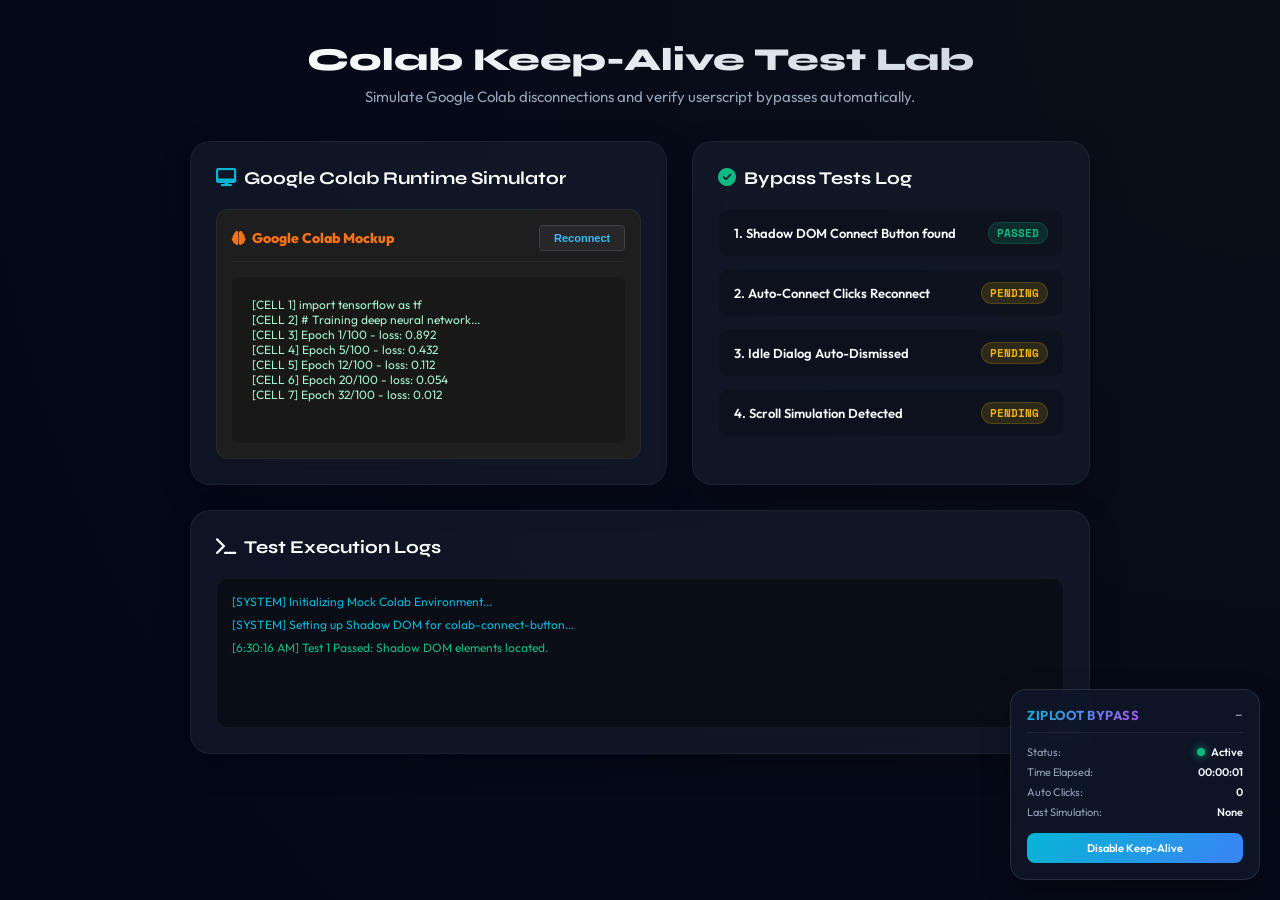
==== test-lab.html @ b1a3cb8b "Add test-lab.html and update userscript for testing environment" ====
<!DOCTYPE html>
<html lang="en">
<head>
  <meta charset="UTF-8">
  <meta name="viewport" content="width=device-width, initial-scale=1.0">
  <title>ZipLoot - Colab Keep-Alive Test Lab</title>
  <link rel="preconnect" href="https://fonts.googleapis.com">
  <link rel="preconnect" href="https://fonts.gstatic.com" crossorigin>
  <link href="https://fonts.googleapis.com/css2?family=Outfit:wght@300;400;500;600;700;800&family=Space+Mono:wght@400;700&family=Syne:wght@700;800&display=swap" rel="stylesheet">
  <link rel="stylesheet" href="https://cdnjs.cloudflare.com/ajax/libs/font-awesome/6.4.0/css/all.min.css">
  
  <style>
    :root {
      --bg: radial-gradient(circle at top right, #0b0f19, #020617);
      --panel-bg: rgba(30, 41, 59, 0.4);
      --panel-border: rgba(255, 255, 255, 0.05);
      --primary: #06b6d4;
      --secondary: #10b981;
      --error: #ef4444;
      --text: #f8fafc;
      --text-muted: #94a3b8;
    }

    * {
      box-sizing: border-box;
      margin: 0;
      padding: 0;
      font-family: 'Outfit', sans-serif;
    }

    body {
      background: var(--bg);
      color: var(--text);
      min-height: 100vh;
      display: flex;
      flex-direction: column;
      align-items: center;
      padding: 40px;
    }

    .container {
      max-width: 900px;
      width: 100%;
      display: flex;
      flex-direction: column;
      gap: 25px;
    }

    header {
      text-align: center;
      margin-bottom: 10px;
    }

    h1 {
      font-family: 'Syne', sans-serif;
      font-weight: 800;
      font-size: 32px;
      background: linear-gradient(to right, #ffffff, #cbd5e1);
      -webkit-background-clip: text;
      -webkit-text-fill-color: transparent;
      margin-bottom: 8px;
    }

    .subtitle {
      color: var(--text-muted);
      font-size: 15px;
    }

    /* Test Lab layout */
    .grid {
      display: grid;
      grid-template-columns: 1.2fr 1fr;
      gap: 25px;
    }

    @media (max-width: 768px) {
      .grid {
        grid-template-columns: 1fr;
      }
    }

    .card {
      background: var(--panel-bg);
      border: 1px solid var(--panel-border);
      border-radius: 20px;
      padding: 25px;
      backdrop-filter: blur(12px);
      box-shadow: 0 10px 30px rgba(0, 0, 0, 0.25);
    }

    .card-title {
      font-family: 'Syne', sans-serif;
      font-size: 18px;
      font-weight: 700;
      margin-bottom: 20px;
      color: #ffffff;
      display: flex;
      align-items: center;
      gap: 8px;
    }

    /* Mock Colab Simulator styles */
    .mock-editor {
      background: #1e1e1e;
      border-radius: 12px;
      border: 1px solid rgba(255,255,255,0.05);
      padding: 15px;
      height: 250px;
      display: flex;
      flex-direction: column;
      justify-content: space-between;
      position: relative;
    }

    .mock-header {
      display: flex;
      justify-content: space-between;
      align-items: center;
      border-bottom: 1px solid rgba(255,255,255,0.05);
      padding-bottom: 10px;
    }

    .mock-logo {
      color: #f97316;
      font-weight: 800;
      font-size: 14px;
      display: flex;
      align-items: center;
      gap: 6px;
    }

    /* Target shadow DOM wrapper */
    colab-connect-button {
      display: inline-block;
    }

    .notebook-vertical-scroller {
      flex: 1;
      overflow-y: auto;
      margin-top: 15px;
      padding: 10px;
      background: rgba(0,0,0,0.2);
      border-radius: 6px;
      font-family: 'Space Mono', monospace;
      font-size: 12px;
      color: #a7f3d0;
      height: 120px;
    }

    /* Popup simulation */
    .mock-dialog {
      position: absolute;
      top: 50%;
      left: 50%;
      transform: translate(-50%, -50%);
      background: #2d3748;
      border: 1px solid rgba(255,255,255,0.1);
      border-radius: 8px;
      padding: 15px;
      width: 220px;
      z-index: 100;
      display: none;
      box-shadow: 0 10px 25px rgba(0,0,0,0.4);
    }

    .dialog-title {
      font-size: 12px;
      font-weight: bold;
      margin-bottom: 8px;
    }

    .dialog-buttons {
      display: flex;
      justify-content: flex-end;
      gap: 8px;
      margin-top: 12px;
    }

    paper-button {
      background: #4a5568;
      border: none;
      border-radius: 4px;
      color: white;
      padding: 5px 12px;
      font-size: 11px;
      cursor: pointer;
      font-weight: 600;
    }

    paper-button#ok {
      background: #3182ce;
    }

    /* Test results panel */
    .test-list {
      display: flex;
      flex-direction: column;
      gap: 12px;
    }

    .test-item {
      display: flex;
      justify-content: space-between;
      align-items: center;
      padding: 12px 15px;
      background: rgba(0,0,0,0.2);
      border-radius: 10px;
      border: 1px solid rgba(255,255,255,0.02);
    }

    .test-name {
      font-size: 13px;
      font-weight: 600;
    }

    .test-status {
      font-size: 11px;
      font-weight: 700;
      text-transform: uppercase;
      padding: 2px 8px;
      border-radius: 20px;
      font-family: 'Space Mono', monospace;
    }

    .status-pending {
      background: rgba(234, 179, 8, 0.15);
      color: #eab308;
      border: 1px solid rgba(234, 179, 8, 0.2);
    }

    .status-passed {
      background: rgba(16, 185, 129, 0.15);
      color: var(--secondary);
      border: 1px solid rgba(16, 185, 129, 0.2);
    }

    /* Live terminal logs */
    .terminal {
      background: #090d16;
      border: 1px solid rgba(255,255,255,0.05);
      border-radius: 12px;
      padding: 15px;
      height: 150px;
      overflow-y: auto;
      font-family: 'Space Mono', monospace;
      font-size: 12px;
      color: #94a3b8;
    }

    .log-entry {
      margin-bottom: 6px;
      line-height: 1.4;
    }

    .log-success {
      color: var(--secondary);
    }

    .log-info {
      color: var(--primary);
    }
  </style>
</head>
<body>

  <div class="container">
    <header>
      <h1>Colab Keep-Alive Test Lab</h1>
      <p class="subtitle">Simulate Google Colab disconnections and verify userscript bypasses automatically.</p>
    </header>

    <div class="grid">
      <!-- Left Card: Mock Colab Editor -->
      <div class="card">
        <h3 class="card-title">
          <i class="fa-solid fa-desktop" style="color: var(--primary);"></i>
          Google Colab Runtime Simulator
        </h3>
        
        <div class="mock-editor">
          <div class="mock-header">
            <div class="mock-logo">
              <i class="fa-solid fa-brain"></i> Google Colab Mockup
            </div>
            <!-- Custom element simulating connect button -->
            <colab-connect-button id="colab-connect-btn"></colab-connect-button>
          </div>

          <div class="notebook-vertical-scroller" id="scroller">
            <div style="height: 400px; padding: 10px;">
              [CELL 1] import tensorflow as tf<br>
              [CELL 2] # Training deep neural network...<br>
              [CELL 3] Epoch 1/100 - loss: 0.892<br>
              [CELL 4] Epoch 5/100 - loss: 0.432<br>
              [CELL 5] Epoch 12/100 - loss: 0.112<br>
              [CELL 6] Epoch 20/100 - loss: 0.054<br>
              [CELL 7] Epoch 32/100 - loss: 0.012<br>
            </div>
          </div>

          <!-- Dialog popup warning simulator -->
          <div class="mock-dialog" id="dialog">
            <div class="dialog-title">Are you still there?</div>
            <p style="font-size: 10px; color: var(--text-muted);">Your session is idle and will terminate shortly.</p>
            <div class="dialog-buttons">
              <paper-button id="cancel">Cancel</paper-button>
              <paper-button id="ok">Yes</paper-button>
            </div>
          </div>
        </div>
      </div>

      <!-- Right Card: Test Results Panel -->
      <div class="card">
        <h3 class="card-title">
          <i class="fa-solid fa-circle-check" style="color: var(--secondary);"></i>
          Bypass Tests Log
        </h3>

        <div class="test-list">
          <div class="test-item">
            <span class="test-name">1. Shadow DOM Connect Button found</span>
            <span class="test-status status-pending" id="test-1">PENDING</span>
          </div>
          <div class="test-item">
            <span class="test-name">2. Auto-Connect Clicks Reconnect</span>
            <span class="test-status status-pending" id="test-2">PENDING</span>
          </div>
          <div class="test-item">
            <span class="test-name">3. Idle Dialog Auto-Dismissed</span>
            <span class="test-status status-pending" id="test-3">PENDING</span>
          </div>
          <div class="test-item">
            <span class="test-name">4. Scroll Simulation Detected</span>
            <span class="test-status status-pending" id="test-4">PENDING</span>
          </div>
        </div>
      </div>
    </div>

    <!-- Live Log Console -->
    <div class="card">
      <h3 class="card-title">
        <i class="fa-solid fa-terminal" style="color: var(--text);"></i>
        Test Execution Logs
      </h3>
      <div class="terminal" id="terminal-logs">
        <div class="log-entry log-info">[SYSTEM] Initializing Mock Colab Environment...</div>
        <div class="log-entry log-info">[SYSTEM] Setting up Shadow DOM for colab-connect-button...</div>
      </div>
    </div>
  </div>

  <script>
    // 1. Build Google Colab Shadow DOM simulation
    const colabBtnHost = document.getElementById("colab-connect-btn");
    const shadow = colabBtnHost.attachShadow({ mode: 'open' });
    
    // Create button element inside shadow root
    const btn = document.createElement("button");
    btn.id = "connect";
    btn.textContent = "Reconnect"; // Set to reconnect to trigger script clicks
    btn.style.cssText = `
      background: #27272a;
      border: 1px solid #3f3f46;
      color: #38bdf8;
      font-weight: bold;
      font-size: 11px;
      padding: 6px 14px;
      border-radius: 4px;
      cursor: pointer;
    `;
    shadow.appendChild(btn);

    // Logger Utility
    function log(message, type = 'info') {
      const logs = document.getElementById("terminal-logs");
      const entry = document.createElement("div");
      entry.className = `log-entry log-${type}`;
      entry.innerText = `[${new Date().toLocaleTimeString()}] ${message}`;
      logs.appendChild(entry);
      logs.scrollTop = logs.scrollHeight;
    }

    // 2. Track Event Listeners for Test Results
    btn.addEventListener("click", () => {
      log("Shadow DOM Reconnect button clicked!", "success");
      document.getElementById("test-2").innerText = "PASSED";
      document.getElementById("test-2").className = "test-status status-passed";
      
      // Update connect button text after click
      btn.textContent = "Connected";
      btn.style.color = "#10b981";
      log("Mock runtime status: Connected", "info");
    });

    const okBtn = document.getElementById("ok");
    okBtn.addEventListener("click", () => {
      log("Popup dialog dismissed via paper-button#ok click!", "success");
      document.getElementById("test-3").innerText = "PASSED";
      document.getElementById("test-3").className = "test-status status-passed";
      document.getElementById("dialog").style.display = "none";
    });

    const scroller = document.getElementById("scroller");
    scroller.addEventListener("scroll", () => {
      log("Scroller movement detected on notebook scroller!", "success");
      document.getElementById("test-4").innerText = "PASSED";
      document.getElementById("test-4").className = "test-status status-passed";
    });

    // Verify shadow dom exists
    setTimeout(() => {
      const colabButton = document.querySelector("colab-connect-button");
      if (colabButton && colabButton.shadowRoot && colabButton.shadowRoot.querySelector("#connect")) {
        document.getElementById("test-1").innerText = "PASSED";
        document.getElementById("test-1").className = "test-status status-passed";
        log("Test 1 Passed: Shadow DOM elements located.", "success");
      }
    }, 1000);

    // 3. Trigger events to simulate disconnection
    setTimeout(() => {
      log("SIMULATION: Disconnect event triggered. Changing button status to Reconnect.", "info");
      btn.textContent = "Reconnect";
      btn.style.color = "#38bdf8";
    }, 2000);

    setTimeout(() => {
      log("SIMULATION: Idle Timeout. Displaying dialog popup paper-button warning.", "info");
      document.getElementById("dialog").style.display = "block";
    }, 4000);

    // 4. Inject Userscript Code directly to execute it in this test lab page
  </script>
  
  <!-- We dynamically append the userscript content to execute and test it locally -->
  <script src="colab-keep-alive.user.js"></script>
</body>
</html>
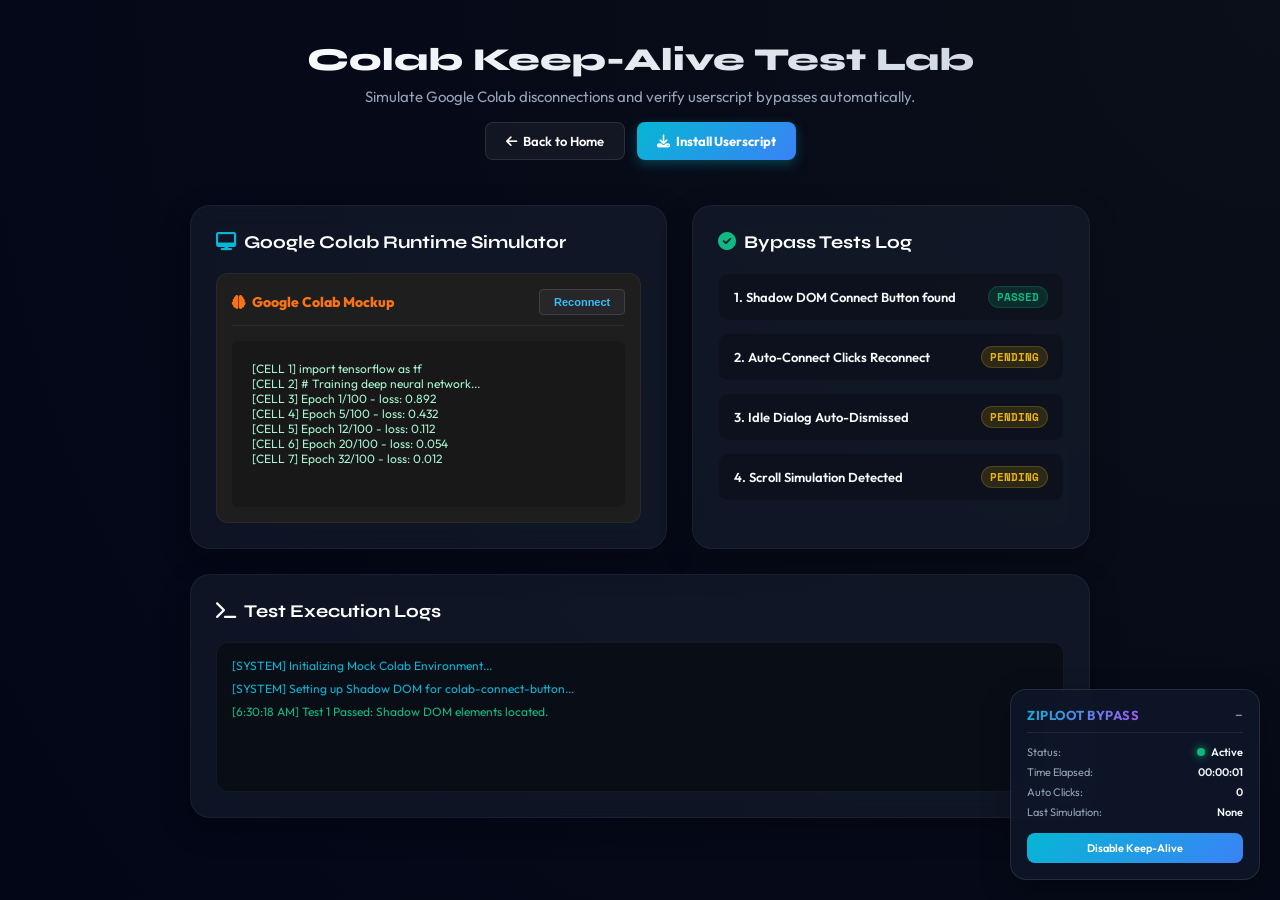
==== commit 4ed958a1: "Add navigation and install buttons to test-lab.html" ====
--- a/test-lab.html
+++ b/test-lab.html
@@ -266,7 +266,15 @@
   <div class="container">
     <header>
       <h1>Colab Keep-Alive Test Lab</h1>
-      <p class="subtitle">Simulate Google Colab disconnections and verify userscript bypasses automatically.</p>
+      <p class="subtitle" style="margin-bottom: 16px;">Simulate Google Colab disconnections and verify userscript bypasses automatically.</p>
+      <div style="display: flex; justify-content: center; gap: 12px; margin-bottom: 10px;">
+        <a href="index.html" style="background: rgba(255,255,255,0.05); color: #ffffff; padding: 10px 20px; border-radius: 8px; font-size: 13px; text-decoration: none; border: 1px solid rgba(255,255,255,0.1); font-weight: 600; display: inline-flex; align-items: center; gap: 6px; cursor: pointer;">
+          <i class="fa-solid fa-arrow-left"></i> Back to Home
+        </a>
+        <a href="colab-keep-alive.user.js" style="background: linear-gradient(135deg, #06b6d4 0%, #3b82f6 100%); color: #ffffff; padding: 10px 20px; border-radius: 8px; font-size: 13px; text-decoration: none; font-weight: 700; display: inline-flex; align-items: center; gap: 6px; box-shadow: 0 4px 12px rgba(6,182,212,0.3); cursor: pointer;">
+          <i class="fa-solid fa-download"></i> Install Userscript
+        </a>
+      </div>
     </header>
 
     <div class="grid">
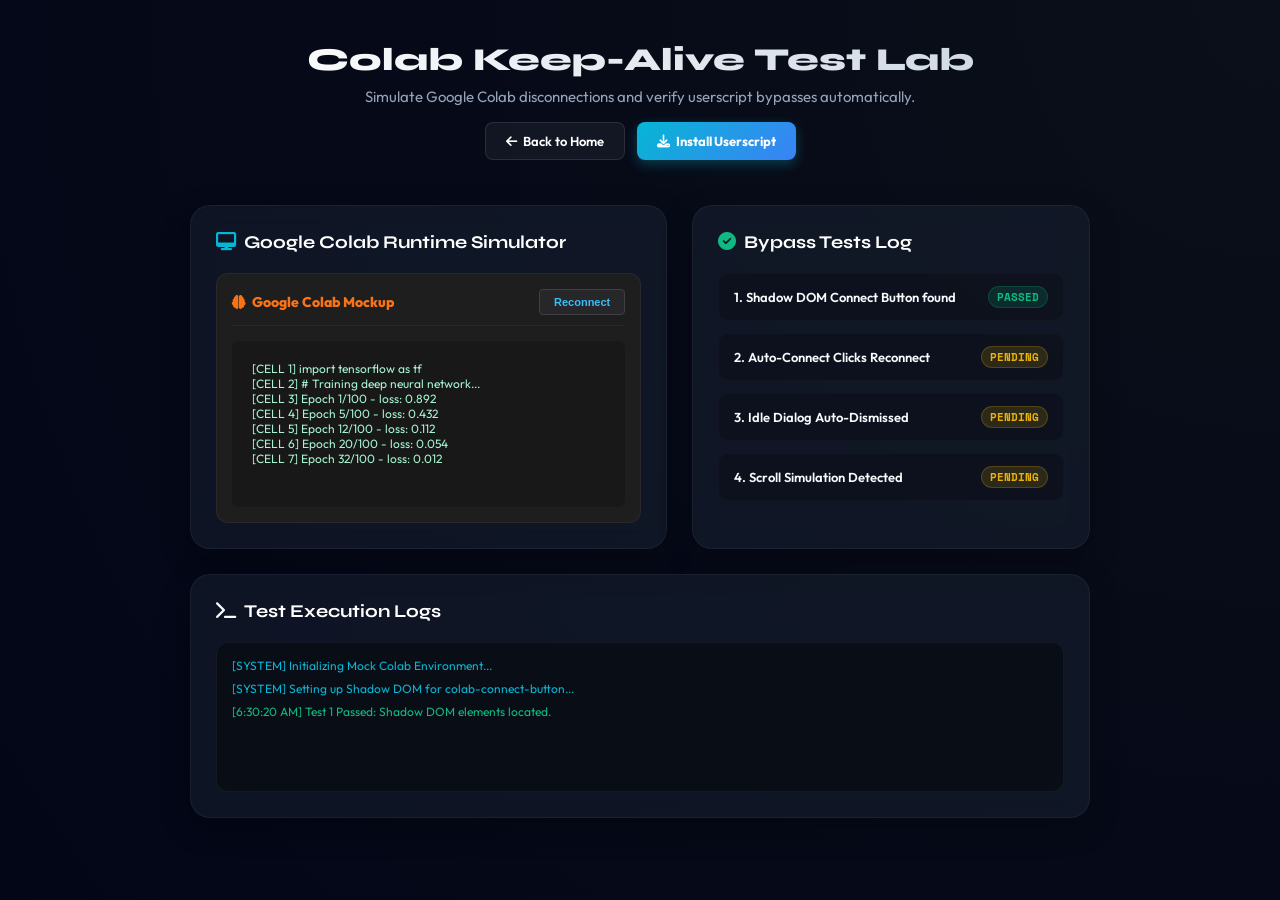
==== commit 8d0cdde1: "Fix paths to support subfolder proxying in monorepos" ====
--- a/test-lab.html
+++ b/test-lab.html
@@ -268,10 +268,10 @@
       <h1>Colab Keep-Alive Test Lab</h1>
       <p class="subtitle" style="margin-bottom: 16px;">Simulate Google Colab disconnections and verify userscript bypasses automatically.</p>
       <div style="display: flex; justify-content: center; gap: 12px; margin-bottom: 10px;">
-        <a href="index.html" style="background: rgba(255,255,255,0.05); color: #ffffff; padding: 10px 20px; border-radius: 8px; font-size: 13px; text-decoration: none; border: 1px solid rgba(255,255,255,0.1); font-weight: 600; display: inline-flex; align-items: center; gap: 6px; cursor: pointer;">
+        <a href="/colab-keep-alive/" style="background: rgba(255,255,255,0.05); color: #ffffff; padding: 10px 20px; border-radius: 8px; font-size: 13px; text-decoration: none; border: 1px solid rgba(255,255,255,0.1); font-weight: 600; display: inline-flex; align-items: center; gap: 6px; cursor: pointer;">
           <i class="fa-solid fa-arrow-left"></i> Back to Home
         </a>
-        <a href="colab-keep-alive.user.js" style="background: linear-gradient(135deg, #06b6d4 0%, #3b82f6 100%); color: #ffffff; padding: 10px 20px; border-radius: 8px; font-size: 13px; text-decoration: none; font-weight: 700; display: inline-flex; align-items: center; gap: 6px; box-shadow: 0 4px 12px rgba(6,182,212,0.3); cursor: pointer;">
+        <a href="/colab-keep-alive/colab-keep-alive.user.js" style="background: linear-gradient(135deg, #06b6d4 0%, #3b82f6 100%); color: #ffffff; padding: 10px 20px; border-radius: 8px; font-size: 13px; text-decoration: none; font-weight: 700; display: inline-flex; align-items: center; gap: 6px; box-shadow: 0 4px 12px rgba(6,182,212,0.3); cursor: pointer;">
           <i class="fa-solid fa-download"></i> Install Userscript
         </a>
       </div>
@@ -443,6 +443,6 @@
   </script>
   
   <!-- We dynamically append the userscript content to execute and test it locally -->
-  <script src="colab-keep-alive.user.js"></script>
+  <script src="/colab-keep-alive/colab-keep-alive.user.js"></script>
 </body>
 </html>
